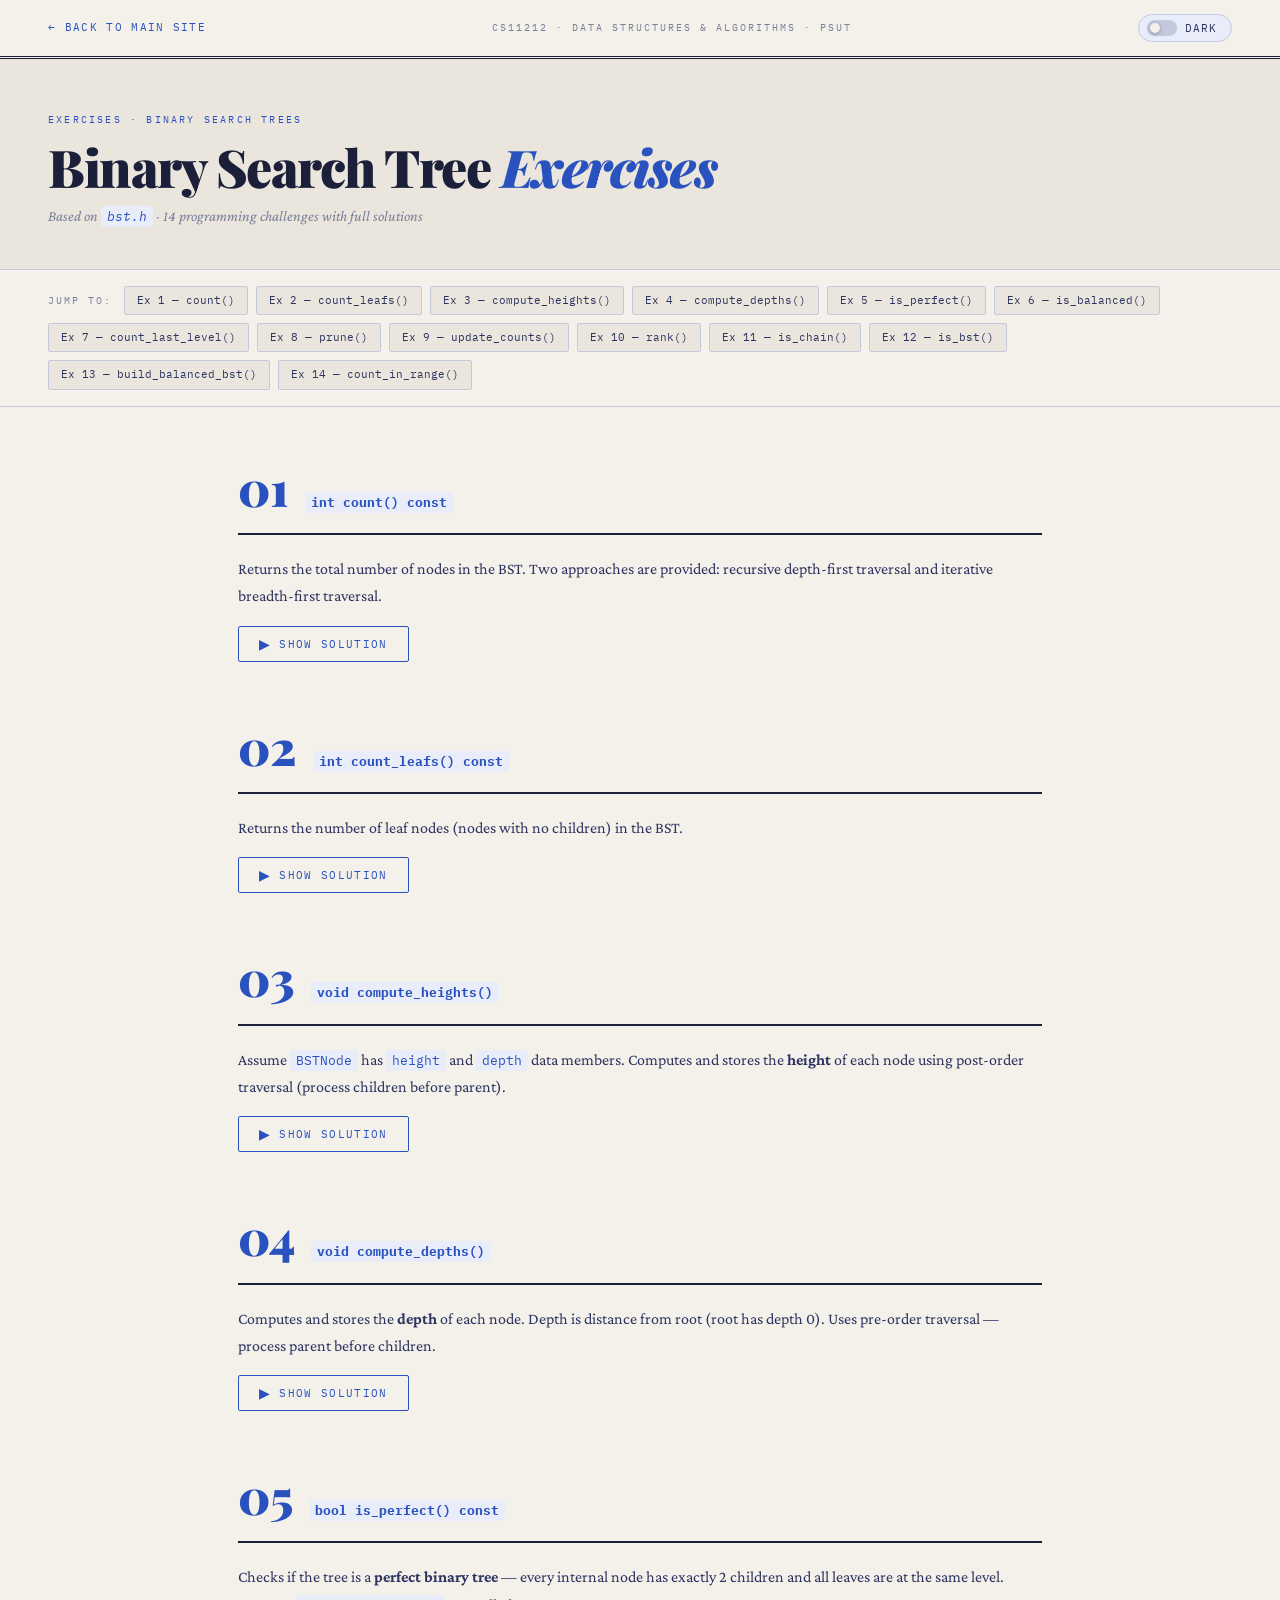
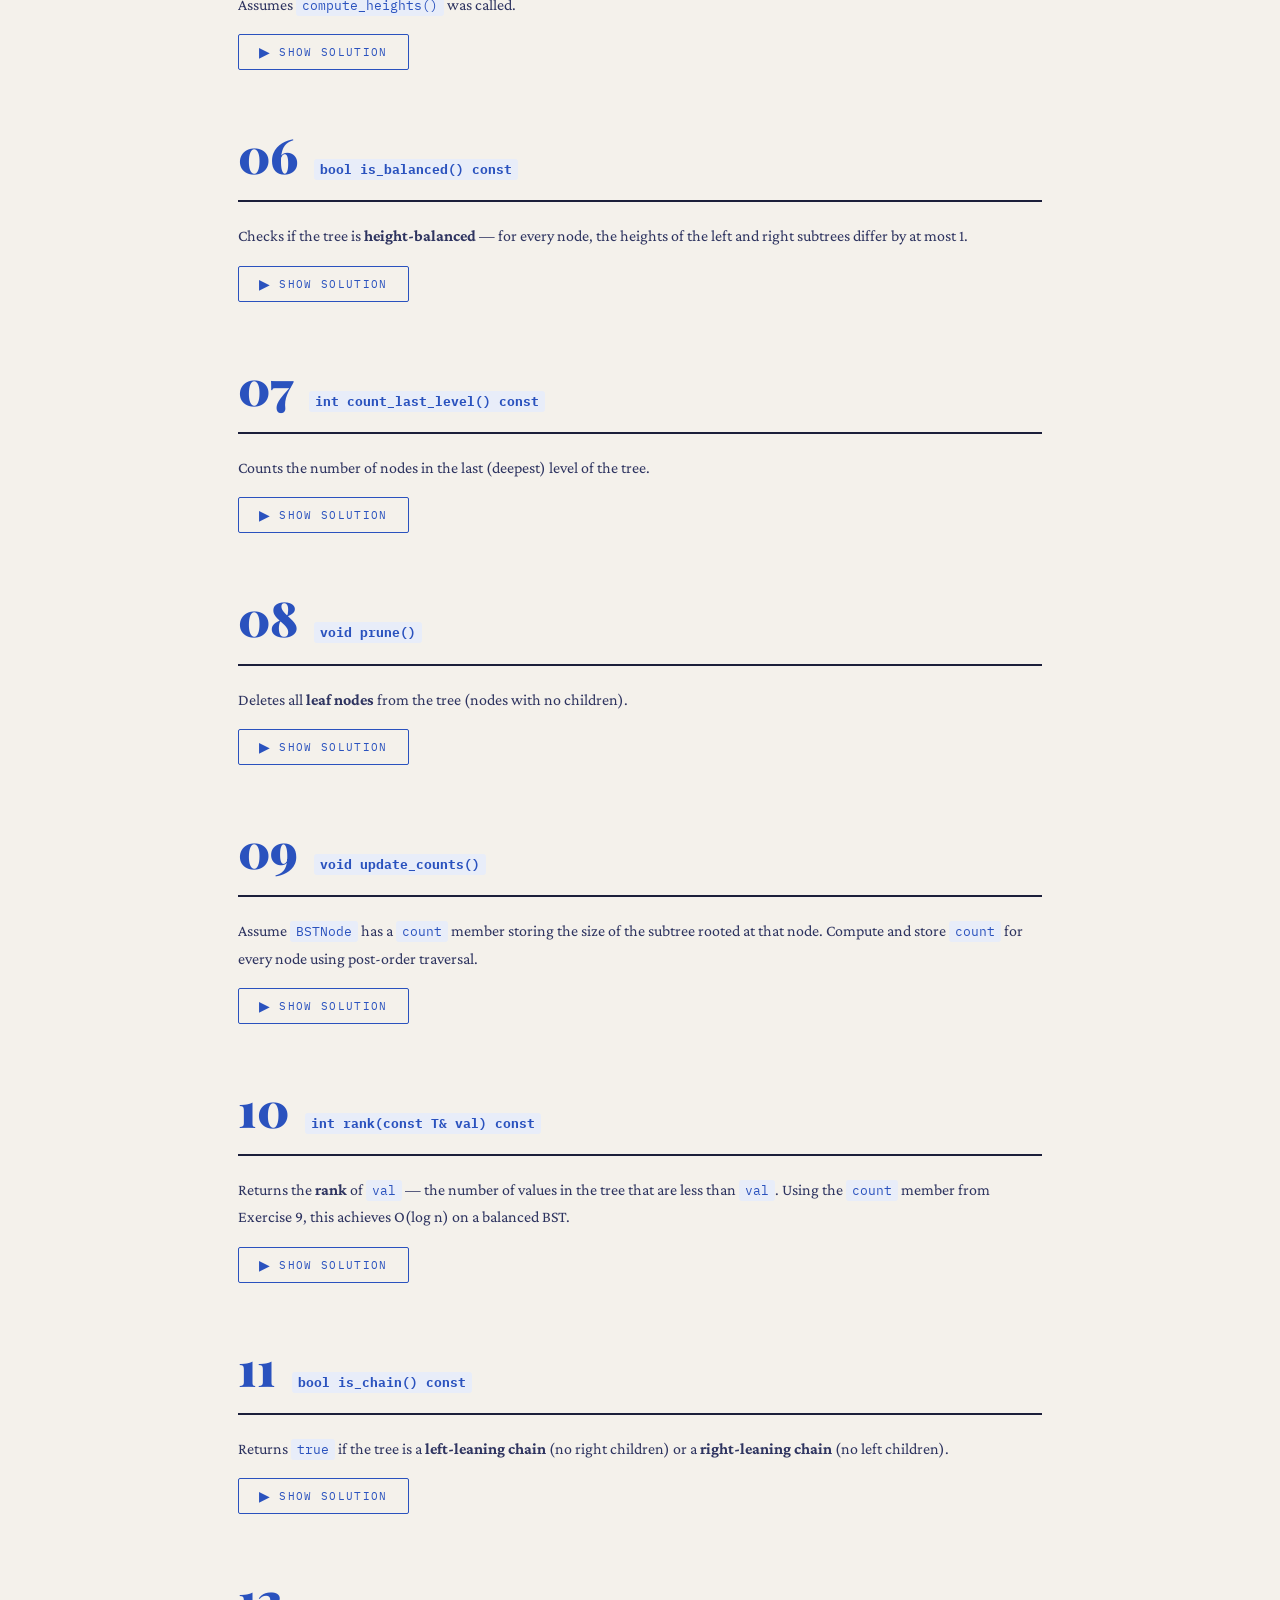
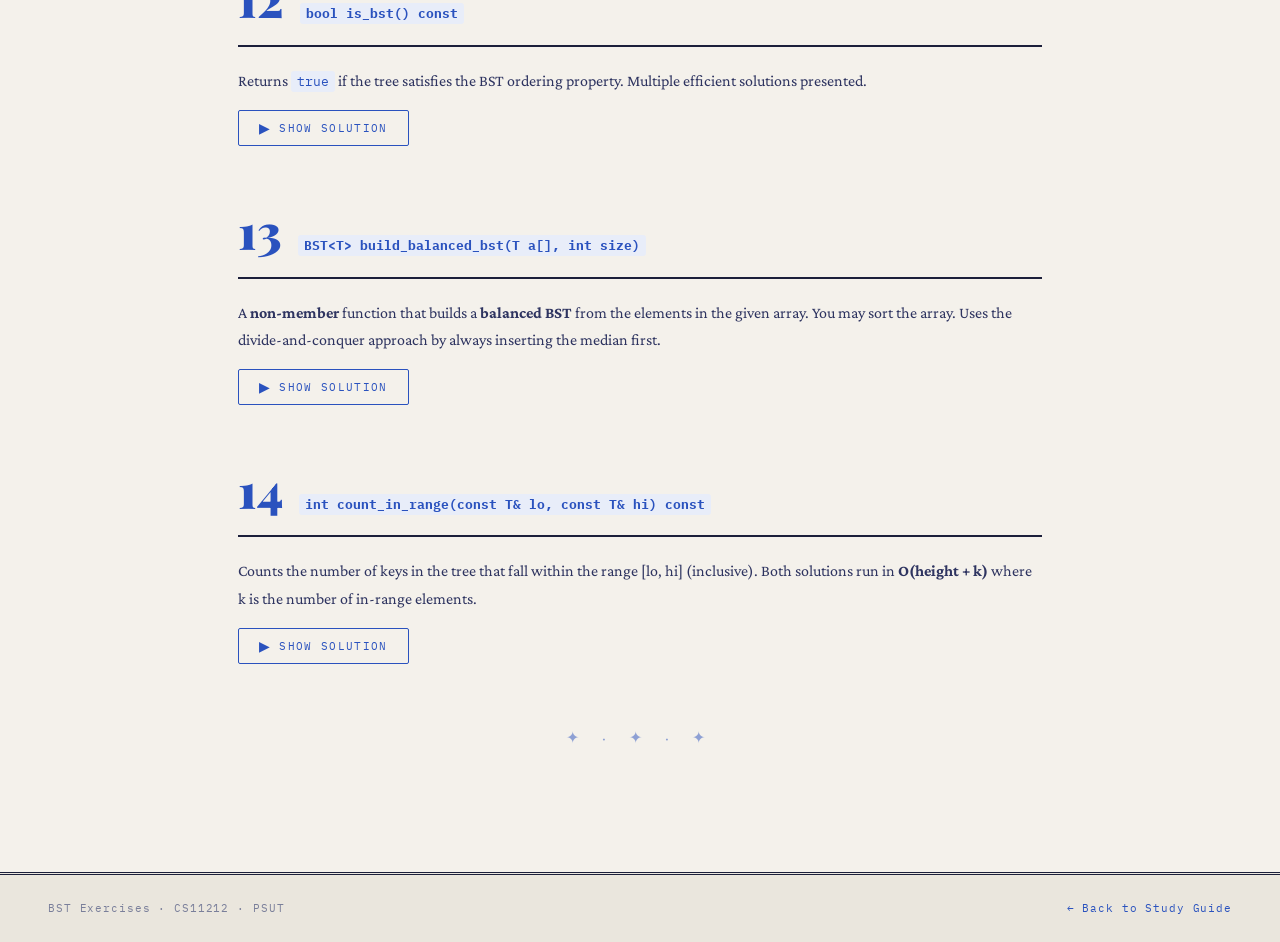
==== exercises/bst_exercises.html @ 134d810e "Add interactive study guide and exercises web pages (CS11212)" ====
<!DOCTYPE html>
<html lang="en">
<head>
  <meta charset="UTF-8" />
  <meta name="viewport" content="width=device-width, initial-scale=1.0" />
  <title>BST Exercises — CS11212</title>
  <meta name="description" content="14 programming exercises on Binary Search Trees with full solutions for PSUT Data Structures course." />
  <link rel="stylesheet" href="../shared.css" />
</head>
<body>

  <div class="topbar">
    <div class="topbar-inner">
      <a class="back-link" href="../index.html">← Back to Main Site</a>
      <span class="topbar-title">CS11212 · Data Structures &amp; Algorithms · PSUT</span>
      <button class="theme-toggle" onclick="toggleTheme()" aria-label="Toggle theme">
        <div class="toggle-track"><div class="toggle-thumb"></div></div>
        <span id="themeLabel">DARK</span>
      </button>
    </div>
  </div>

  <div class="hero">
    <div class="hero-cat">Exercises · Binary Search Trees</div>
    <h1>Binary Search Tree <em>Exercises</em></h1>
    <p class="hero-sub">Based on <code>bst.h</code> · 14 programming challenges with full solutions</p>
  </div>

  <div class="toc-bar">
    <span class="toc-label">Jump to:</span>
    <a class="toc-chip" href="#ex1">Ex 1 — count()</a>
    <a class="toc-chip" href="#ex2">Ex 2 — count_leafs()</a>
    <a class="toc-chip" href="#ex3">Ex 3 — compute_heights()</a>
    <a class="toc-chip" href="#ex4">Ex 4 — compute_depths()</a>
    <a class="toc-chip" href="#ex5">Ex 5 — is_perfect()</a>
    <a class="toc-chip" href="#ex6">Ex 6 — is_balanced()</a>
    <a class="toc-chip" href="#ex7">Ex 7 — count_last_level()</a>
    <a class="toc-chip" href="#ex8">Ex 8 — prune()</a>
    <a class="toc-chip" href="#ex9">Ex 9 — update_counts()</a>
    <a class="toc-chip" href="#ex10">Ex 10 — rank()</a>
    <a class="toc-chip" href="#ex11">Ex 11 — is_chain()</a>
    <a class="toc-chip" href="#ex12">Ex 12 — is_bst()</a>
    <a class="toc-chip" href="#ex13">Ex 13 — build_balanced_bst()</a>
    <a class="toc-chip" href="#ex14">Ex 14 — count_in_range()</a>
  </div>

  <div class="content">

    <!-- EXERCISE 1 -->
    <div class="exercise" id="ex1">
      <div class="exercise-header">
        <div class="exercise-num">01</div>
        <div class="exercise-title"><code>int count() const</code></div>
      </div>
      <p class="exercise-desc">Returns the total number of nodes in the BST. Two approaches are provided: recursive depth-first traversal and iterative breadth-first traversal.</p>
      <button class="solution-toggle" data-target="sol1"><span class="toggle-arrow">▶</span> <span class="toggle-text">Show Solution</span></button>
      <div class="solution-block" id="sol1">
        <div class="solution-label">Solution #1 — Recursive (DFS)</div>
        <div class="code-block">
          <div class="code-bar"><div class="code-dots"><div class="code-dot dot-r"></div><div class="code-dot dot-y"></div><div class="code-dot dot-g"></div></div></div>
          <pre class="code-pre" data-code="// Use depth-first traversal:
// the order of the recursive calls does not matter
// (post-order, in-order and pre-order are all ok)
template <class T>
int BST<T>::count(BSTNode<T>* node) const 
{
    if (node == nullptr)
        return 0;
    return 1 + count(node->left) + count(node->right);
}

template <class T>
int BST<T>::count() const 
{
    return count(root);
}"></pre>
        </div>
        <div class="solution-label" style="margin-top:20px;">Solution #2 — Iterative (BFS)</div>
        <div class="code-block">
          <div class="code-bar"><div class="code-dots"><div class="code-dot dot-r"></div><div class="code-dot dot-y"></div><div class="code-dot dot-g"></div></div></div>
          <pre class="code-pre" data-code="template <class T>
int BST<T>::count() const 
{
    if (is_empty())
        return 0;
  
    int counter = 0;
    QueueDLL<BSTNode<T>*> queue;
    queue.enqueue(root);
  
    while (!queue.is_empty()) {
        counter++;
        BSTNode<T>* node = queue.dequeue();
        if (node->left != nullptr)
            queue.enqueue(node->left);
        if (node->right != nullptr)
            queue.enqueue(node->right);
    }
  
    return counter;
}"></pre>
        </div>
      </div>
    </div>

    <!-- EXERCISE 2 -->
    <div class="exercise" id="ex2">
      <div class="exercise-header">
        <div class="exercise-num">02</div>
        <div class="exercise-title"><code>int count_leafs() const</code></div>
      </div>
      <p class="exercise-desc">Returns the number of leaf nodes (nodes with no children) in the BST.</p>
      <button class="solution-toggle" data-target="sol2"><span class="toggle-arrow">▶</span> <span class="toggle-text">Show Solution</span></button>
      <div class="solution-block" id="sol2">
        <div class="solution-label">Solution #1 — Recursive</div>
        <div class="code-block">
          <div class="code-bar"><div class="code-dots"><div class="code-dot dot-r"></div><div class="code-dot dot-y"></div><div class="code-dot dot-g"></div></div></div>
          <pre class="code-pre" data-code="template <class T>
int BST<T>::count_leafs(BSTNode<T>* node) const 
{
    if (node == nullptr)
        return 0;
    if (node->left == nullptr && node->right == nullptr)
        return 1;
    return count_leafs(node->left) + count_leafs(node->right);
}

template <class T>
int BST<T>::count_leafs() const 
{
    return count_leafs(root);
}"></pre>
        </div>
        <p class="exercise-desc" style="margin-top:12px;font-style:italic;">Solution #2: Use BFS (breadth-first traversal) similar to Exercise 1, Solution #2 — count nodes where both children are null.</p>
      </div>
    </div>

    <!-- EXERCISE 3 -->
    <div class="exercise" id="ex3">
      <div class="exercise-header">
        <div class="exercise-num">03</div>
        <div class="exercise-title"><code>void compute_heights()</code></div>
      </div>
      <p class="exercise-desc">Assume <code>BSTNode</code> has <code>height</code> and <code>depth</code> data members. Computes and stores the <strong>height</strong> of each node using post-order traversal (process children before parent).</p>
      <button class="solution-toggle" data-target="sol3"><span class="toggle-arrow">▶</span> <span class="toggle-text">Show Solution</span></button>
      <div class="solution-block" id="sol3">
        <div class="solution-label">Solution #1 — Explicit post-order</div>
        <div class="code-block">
          <div class="code-bar"><div class="code-dots"><div class="code-dot dot-r"></div><div class="code-dot dot-y"></div><div class="code-dot dot-g"></div></div></div>
          <pre class="code-pre" data-code="template <class T>
void BST<T>::compute_heights(BSTNode<T>* node) 
{
    if (node == nullptr)
        return;
  
    compute_heights(node->left);
    compute_heights(node->right);
  
    int left_height = -1;
    if (node->left != nullptr)
        left_height = node->left->height;
  
    int right_height = -1;
    if (node->right != nullptr)
        right_height = node->right->height;
  
    node->height = 1 + std::max(left_height, right_height);
}

template <class T>
void BST<T>::compute_heights() 
{
    compute_heights(root);
}"></pre>
        </div>
        <div class="solution-label" style="margin-top:20px;">Solution #2 — Compact return-based</div>
        <div class="code-block">
          <div class="code-bar"><div class="code-dots"><div class="code-dot dot-r"></div><div class="code-dot dot-y"></div><div class="code-dot dot-g"></div></div></div>
          <pre class="code-pre" data-code="template<class T>
int BST<T>::compute_heights(BSTNode<T>* node){
    if(node == nullptr)
        return -1;

    node->height = 1 + max(compute_heights(node->left),
                           compute_heights(node->right));
    return node->height;
}

template <class T>
void BST<T>::compute_heights() 
{
    compute_heights(root);
}"></pre>
        </div>
      </div>
    </div>

    <!-- EXERCISE 4 -->
    <div class="exercise" id="ex4">
      <div class="exercise-header">
        <div class="exercise-num">04</div>
        <div class="exercise-title"><code>void compute_depths()</code></div>
      </div>
      <p class="exercise-desc">Computes and stores the <strong>depth</strong> of each node. Depth is distance from root (root has depth 0). Uses pre-order traversal — process parent before children.</p>
      <button class="solution-toggle" data-target="sol4"><span class="toggle-arrow">▶</span> <span class="toggle-text">Show Solution</span></button>
      <div class="solution-block" id="sol4">
        <div class="solution-label">Solution #1 — Pre-order (DFS)</div>
        <div class="code-block">
          <div class="code-bar"><div class="code-dots"><div class="code-dot dot-r"></div><div class="code-dot dot-y"></div><div class="code-dot dot-g"></div></div></div>
          <pre class="code-pre" data-code="template <class T>
void BST<T>::compute_depths(BSTNode<T>* node, BSTNode<T>* parent) 
{
    if (node == nullptr)
        return;
  
    if (parent == nullptr)
        node->depth = 0;
    else
        node->depth = parent->depth + 1;
    
    compute_depths(node->left, node);
    compute_depths(node->right, node);
}

template <class T>
void BST<T>::compute_depths() 
{
    compute_depths(root, nullptr);
}"></pre>
        </div>
        <div class="solution-label" style="margin-top:20px;">Solution #2 — BFS (level-order)</div>
        <div class="code-block">
          <div class="code-bar"><div class="code-dots"><div class="code-dot dot-r"></div><div class="code-dot dot-y"></div><div class="code-dot dot-g"></div></div></div>
          <pre class="code-pre" data-code="template <class T>
void BST<T>::compute_depths() 
{
    if (is_empty())
        return;
  
    QueueDLL<BSTNode<T>*> queue;
    queue.enqueue(root);
    root->depth = 0;
  
    while (!queue.is_empty()) {
        BSTNode<T>* node = queue.dequeue();
    
        if (node->left != nullptr) {
            node->left->depth = node->depth + 1;
            queue.enqueue(node->left);
        }
        if (node->right != nullptr) {
            node->right->depth = node->depth + 1;
            queue.enqueue(node->right);
        }
    }
}"></pre>
        </div>
      </div>
    </div>

    <!-- EXERCISE 5 -->
    <div class="exercise" id="ex5">
      <div class="exercise-header">
        <div class="exercise-num">05</div>
        <div class="exercise-title"><code>bool is_perfect() const</code></div>
      </div>
      <p class="exercise-desc">Checks if the tree is a <strong>perfect binary tree</strong> — every internal node has exactly 2 children and all leaves are at the same level. Assumes <code>compute_heights()</code> was called.</p>
      <button class="solution-toggle" data-target="sol5"><span class="toggle-arrow">▶</span> <span class="toggle-text">Show Solution</span></button>
      <div class="solution-block" id="sol5">
        <div class="solution-label">Solution #1 — Recursive check on children heights</div>
        <div class="code-block">
          <div class="code-bar"><div class="code-dots"><div class="code-dot dot-r"></div><div class="code-dot dot-y"></div><div class="code-dot dot-g"></div></div></div>
          <pre class="code-pre" data-code="template <class T>
bool BST<T>::is_perfect() const 
{
    return is_perfect(root);
}

template <class T>
bool BST<T>::is_perfect(BSTNode<T>* node) const
{
    if (node == nullptr)
        return true;
    
    int left_height = -1;
    int right_height = -1;
    
    if (node->left != nullptr)
        left_height = node->left->height;
    if (node->right != nullptr)
        right_height = node->right->height;
    
    if (left_height != right_height)
        return false;
    
    return is_perfect(node->left) && is_perfect(node->right);
}"></pre>
        </div>
        <div class="solution-label" style="margin-top:20px;">Solution #2 — Count formula: 2^(h+1) - 1 nodes</div>
        <div class="code-block">
          <div class="code-bar"><div class="code-dots"><div class="code-dot dot-r"></div><div class="code-dot dot-y"></div><div class="code-dot dot-g"></div></div></div>
          <pre class="code-pre" data-code="template <class T>
bool BST<T>::is_perfect() const 
{
    if (root == nullptr)
        return true;
    
    if (count() == (pow(2.0, root->height+1) - 1))
        return true;
    else
        return false;
}"></pre>
        </div>
      </div>
    </div>

    <!-- EXERCISE 6 -->
    <div class="exercise" id="ex6">
      <div class="exercise-header">
        <div class="exercise-num">06</div>
        <div class="exercise-title"><code>bool is_balanced() const</code></div>
      </div>
      <p class="exercise-desc">Checks if the tree is <strong>height-balanced</strong> — for every node, the heights of the left and right subtrees differ by at most 1.</p>
      <button class="solution-toggle" data-target="sol6"><span class="toggle-arrow">▶</span> <span class="toggle-text">Show Solution</span></button>
      <div class="solution-block" id="sol6">
        <div class="solution-label">Solution</div>
        <div class="code-block">
          <div class="code-bar"><div class="code-dots"><div class="code-dot dot-r"></div><div class="code-dot dot-y"></div><div class="code-dot dot-g"></div></div></div>
          <pre class="code-pre" data-code="template <class T>
bool BST<T>::is_balanced() const 
{
    compute_heights();
    return is_balanced(root);
}

template <class T>
bool BST<T>::is_balanced(BSTNode<T>* node) const
{
    if (node == nullptr)
        return true;
    
    int left_height = -1;
    int right_height = -1;
    
    if (node->left != nullptr)
        left_height = node->left->height;
    if (node->right != nullptr)
        right_height = node->right->height;
    
    if (abs(left_height - right_height) > 1)
        return false;
    
    return is_balanced(node->left) && is_balanced(node->right);
}"></pre>
        </div>
      </div>
    </div>

    <!-- EXERCISE 7 -->
    <div class="exercise" id="ex7">
      <div class="exercise-header">
        <div class="exercise-num">07</div>
        <div class="exercise-title"><code>int count_last_level() const</code></div>
      </div>
      <p class="exercise-desc">Counts the number of nodes in the last (deepest) level of the tree.</p>
      <button class="solution-toggle" data-target="sol7"><span class="toggle-arrow">▶</span> <span class="toggle-text">Show Solution</span></button>
      <div class="solution-block" id="sol7">
        <div class="solution-label">Approach</div>
        <div class="example-note">
          1. Call <code>compute_heights()</code> and <code>compute_depths()</code>.<br/>
          2. The depth of the last level equals the <code>height</code> of the root.<br/>
          3. Perform any traversal and count all nodes whose <code>depth</code> equals <code>root->height</code>.
        </div>
      </div>
    </div>

    <!-- EXERCISE 8 -->
    <div class="exercise" id="ex8">
      <div class="exercise-header">
        <div class="exercise-num">08</div>
        <div class="exercise-title"><code>void prune()</code></div>
      </div>
      <p class="exercise-desc">Deletes all <strong>leaf nodes</strong> from the tree (nodes with no children).</p>
      <button class="solution-toggle" data-target="sol8"><span class="toggle-arrow">▶</span> <span class="toggle-text">Show Solution</span></button>
      <div class="solution-block" id="sol8">
        <div class="solution-label">Solution</div>
        <div class="code-block">
          <div class="code-bar"><div class="code-dots"><div class="code-dot dot-r"></div><div class="code-dot dot-y"></div><div class="code-dot dot-g"></div></div></div>
          <pre class="code-pre" data-code="template <class T>
void BST<T>::prune() {
    root = prune(root);
}

template <class T>
BSTNode<T>* BST<T>::prune(BSTNode<T>* node) {
    if (node == nullptr)
        return nullptr;
  
    if (node->left == nullptr && node->right == nullptr) {
        delete node;
        return nullptr;
    }
  
    node->left = prune(node->left);
    node->right = prune(node->right);
    return node;
}"></pre>
        </div>
      </div>
    </div>

    <!-- EXERCISE 9 -->
    <div class="exercise" id="ex9">
      <div class="exercise-header">
        <div class="exercise-num">09</div>
        <div class="exercise-title"><code>void update_counts()</code></div>
      </div>
      <p class="exercise-desc">Assume <code>BSTNode</code> has a <code>count</code> member storing the size of the subtree rooted at that node. Compute and store <code>count</code> for every node using post-order traversal.</p>
      <button class="solution-toggle" data-target="sol9"><span class="toggle-arrow">▶</span> <span class="toggle-text">Show Solution</span></button>
      <div class="solution-block" id="sol9">
        <div class="solution-label">Solution</div>
        <div class="code-block">
          <div class="code-bar"><div class="code-dots"><div class="code-dot dot-r"></div><div class="code-dot dot-y"></div><div class="code-dot dot-g"></div></div></div>
          <pre class="code-pre" data-code="template <class T>
void BST<T>::update_counts(BSTNode<T>* node) 
{
    if (node == nullptr)
        return;
  
    update_counts(node->left);
    update_counts(node->right);
  
    int left_count = 0;
    if (node->left != nullptr)
        left_count = node->left->count;
  
    int right_count = 0;
    if (node->right != nullptr)
        right_count = node->right->count;    
  
    node->count = 1 + left_count + right_count;
}

template <class T>
void BST<T>::update_counts() 
{
    update_counts(root);
}"></pre>
        </div>
      </div>
    </div>

    <!-- EXERCISE 10 -->
    <div class="exercise" id="ex10">
      <div class="exercise-header">
        <div class="exercise-num">10</div>
        <div class="exercise-title"><code>int rank(const T&amp; val) const</code></div>
      </div>
      <p class="exercise-desc">Returns the <strong>rank</strong> of <code>val</code> — the number of values in the tree that are less than <code>val</code>. Using the <code>count</code> member from Exercise 9, this achieves O(log n) on a balanced BST.</p>
      <button class="solution-toggle" data-target="sol10"><span class="toggle-arrow">▶</span> <span class="toggle-text">Show Solution</span></button>
      <div class="solution-block" id="sol10">
        <div class="solution-label">Solution</div>
        <div class="code-block">
          <div class="code-bar"><div class="code-dots"><div class="code-dot dot-r"></div><div class="code-dot dot-y"></div><div class="code-dot dot-g"></div></div></div>
          <pre class="code-pre" data-code="// a helper function
template <class T>
int BST<T>::get_count(BSTNode<T>* node) const {
    if (node == nullptr) return 0;
    else return node->count;
}

template <class T>
int BST<T>::rank(const T& val) const 
{
    return rank(val, root);
}

template <class T>
int BST<T>::rank(const T& val, BSTNode<T>* node) const
{
    if (node == nullptr)
        return 0;
    
    if (val == node->val)
        return get_count(node->left);
    else if (val < node->val)
        return rank(val, node->left);
    else
        return 1 + get_count(node->left) + rank(val, node->right);
}"></pre>
        </div>
      </div>
    </div>

    <!-- EXERCISE 11 -->
    <div class="exercise" id="ex11">
      <div class="exercise-header">
        <div class="exercise-num">11</div>
        <div class="exercise-title"><code>bool is_chain() const</code></div>
      </div>
      <p class="exercise-desc">Returns <code>true</code> if the tree is a <strong>left-leaning chain</strong> (no right children) or a <strong>right-leaning chain</strong> (no left children).</p>
      <button class="solution-toggle" data-target="sol11"><span class="toggle-arrow">▶</span> <span class="toggle-text">Show Solution</span></button>
      <div class="solution-block" id="sol11">
        <div class="solution-label">Solution</div>
        <div class="code-block">
          <div class="code-bar"><div class="code-dots"><div class="code-dot dot-r"></div><div class="code-dot dot-y"></div><div class="code-dot dot-g"></div></div></div>
          <pre class="code-pre" data-code="template <class T>
bool BST<T>::is_chain() const {
    if (root == nullptr)
        return true;

    // check if left-leaning chain
    BSTNode<T>* curr = root;
    bool left_chain = true;
    while (curr != nullptr) {
        if (curr->right != nullptr) {
            left_chain = false;
            break;
        }
        curr = curr->left;
    }

    if (left_chain)
        return true;

    // check if right-leaning chain
    curr = root;
    while (curr != nullptr) {
        if (curr->left != nullptr)
            return false;
        curr = curr->right;
    }

    return true;
}"></pre>
        </div>
      </div>
    </div>

    <!-- EXERCISE 12 -->
    <div class="exercise" id="ex12">
      <div class="exercise-header">
        <div class="exercise-num">12</div>
        <div class="exercise-title"><code>bool is_bst() const</code></div>
      </div>
      <p class="exercise-desc">Returns <code>true</code> if the tree satisfies the BST ordering property. Multiple efficient solutions presented.</p>
      <button class="solution-toggle" data-target="sol12"><span class="toggle-arrow">▶</span> <span class="toggle-text">Show Solution</span></button>
      <div class="solution-block" id="sol12">
        <div class="solution-label">Solution #1 — In-order traversal gives sorted list O(n)</div>
        <div class="code-block">
          <div class="code-bar"><div class="code-dots"><div class="code-dot dot-r"></div><div class="code-dot dot-y"></div><div class="code-dot dot-g"></div></div></div>
          <pre class="code-pre" data-code="template <class T>
bool BST<T>::is_bst() const {
    DLList<T> list = elements();
    
    DLLNode<T>* curr = list.head_node();
    while (curr != nullptr && curr->get_next() != nullptr) {
        if (curr->get_val() > curr->get_next()->get_val())
            return false;
        curr = curr->get_next();
    }

    return true;
}"></pre>
        </div>
        <div class="solution-label" style="margin-top:20px;">Solution #2 — Range constraint check O(n)</div>
        <div class="code-block">
          <div class="code-bar"><div class="code-dots"><div class="code-dot dot-r"></div><div class="code-dot dot-y"></div><div class="code-dot dot-g"></div></div></div>
          <pre class="code-pre" data-code="template <class T>
bool BST<T>::is_bst() const {
    return is_bst(root, nullptr, nullptr);
}

template <class T>
bool BST<T>::is_bst(BSTNode<T>* curr, BSTNode<T>* lo, BSTNode<T>* hi) const {
    if (curr == nullptr)
        return true;

    if (lo != nullptr && curr->val < lo->val)
        return false;
    if (hi != nullptr && curr->val > hi->val)
        return false;

    bool left_bst = is_bst(curr->left, lo, curr);
    bool right_bst = is_bst(curr->right, curr, hi);

    return left_bst && right_bst;   
}"></pre>
        </div>
      </div>
    </div>

    <!-- EXERCISE 13 -->
    <div class="exercise" id="ex13">
      <div class="exercise-header">
        <div class="exercise-num">13</div>
        <div class="exercise-title"><code>BST&lt;T&gt; build_balanced_bst(T a[], int size)</code></div>
      </div>
      <p class="exercise-desc">A <strong>non-member</strong> function that builds a <strong>balanced BST</strong> from the elements in the given array. You may sort the array. Uses the divide-and-conquer approach by always inserting the median first.</p>
      <button class="solution-toggle" data-target="sol13"><span class="toggle-arrow">▶</span> <span class="toggle-text">Show Solution</span></button>
      <div class="solution-block" id="sol13">
        <div class="solution-label">Solution</div>
        <div class="code-block">
          <div class="code-bar"><div class="code-dots"><div class="code-dot dot-r"></div><div class="code-dot dot-y"></div><div class="code-dot dot-g"></div></div></div>
          <pre class="code-pre" data-code="template <class T>
void build_balanced_bst(T a[], int lo, int hi, BST<T>& bst) {
    if (lo > hi)
        return;

    int mid = lo + (hi - lo) / 2;
    bst.insert(a[mid]);

    build_balanced_bst(a, lo, mid-1, bst);
    build_balanced_bst(a, mid+1, hi, bst);
}

template <class T>
BST<T> build_balanced_bst(T a[], int size) {
    BST<T> bst;
    sort(a, a+size);
    build_balanced_bst(a, 0, size-1, bst);
    return bst;
}"></pre>
        </div>
      </div>
    </div>

    <!-- EXERCISE 14 -->
    <div class="exercise" id="ex14">
      <div class="exercise-header">
        <div class="exercise-num">14</div>
        <div class="exercise-title"><code>int count_in_range(const T&amp; lo, const T&amp; hi) const</code></div>
      </div>
      <p class="exercise-desc">Counts the number of keys in the tree that fall within the range [lo, hi] (inclusive). Both solutions run in <strong>O(height + k)</strong> where k is the number of in-range elements.</p>
      <button class="solution-toggle" data-target="sol14"><span class="toggle-arrow">▶</span> <span class="toggle-text">Show Solution</span></button>
      <div class="solution-block" id="sol14">
        <div class="solution-label">Solution #1 — Recursive (prune branches outside range)</div>
        <div class="code-block">
          <div class="code-bar"><div class="code-dots"><div class="code-dot dot-r"></div><div class="code-dot dot-y"></div><div class="code-dot dot-g"></div></div></div>
          <pre class="code-pre" data-code="template <class T>
int BST<T>::count_in_range(const T& lo, const T& hi) const {
    return count_in_range(root, lo, hi);
}

template <class T>
int BST<T>::count_in_range(BSTNode<T>* node, const T& lo, const T& hi) const {
    if (node == nullptr)
        return 0;

    if (node->val >= lo && node->val <= hi)
        return 1 + count_in_range(node->left, lo, hi)
                 + count_in_range(node->right, lo, hi);
    else if (hi < node->val)
        return count_in_range(node->left, lo, hi);
    else
        return count_in_range(node->right, lo, hi);
}"></pre>
        </div>
        <div class="solution-label" style="margin-top:20px;">Solution #2 — Iterative BFS with pruning</div>
        <div class="code-block">
          <div class="code-bar"><div class="code-dots"><div class="code-dot dot-r"></div><div class="code-dot dot-y"></div><div class="code-dot dot-g"></div></div></div>
          <pre class="code-pre" data-code="template <class T>
int BST<T>::count_in_range(const T& lo, const T& hi) const {
    if (is_empty())
        return 0;

    int count = 0;
    QueueDLL<BSTNode<T>*> queue;
    queue.enqueue(root);

    while (!queue.is_empty()) {
        BSTNode<T>* node = queue.dequeue();
        if (node->val >= lo && node->val <= hi)
            count++;

        if (node->left != nullptr && node->val >= lo)
            queue.enqueue(node->left);

        if (node->right != nullptr && node->val <= hi)
            queue.enqueue(node->right);
    }

    return count;
}"></pre>
        </div>
      </div>
    </div>

    <div class="divider">✦ · ✦ · ✦</div>

  </div>

  <footer class="page-footer">
    <span>BST Exercises · CS11212 · PSUT</span>
    <a href="../index.html">← Back to Study Guide</a>
  </footer>

  <script src="../shared.js"></script>
</body>
</html>
---- shared.css ----
/* ── Shared stylesheet for all exercise and study guide pages ── */
/* Works with both local file:// and GitHub Pages deployment */

@import url('https://fonts.googleapis.com/css2?family=Playfair+Display:ital,wght@0,700;0,900;1,700&family=Crimson+Pro:ital,wght@0,300;0,400;0,600;1,300;1,400&family=IBM+Plex+Mono:wght@400;500&display=swap');

:root {
  --paper: #f4f1eb;
  --paper2: #eae6dd;
  --ink: #1b1f3a;
  --ink2: #2e3460;
  --muted: #7a7f9a;
  --accent: #2a52be;
  --accent-light: #b4c4f0;
  --accent-pale: #e8edf9;
  --border: #c5c9de;
  --code-bg: #0d1117;
  --code-text: #c9d1d9;
  --code-ln: #484f58;
  --code-kw: #ff7b72;
  --code-st: #a5d6a7;
  --code-nu: #ffa657;
  --code-fn: #79c0ff;
  --code-cm: #8b949e;
  --code-pp: #d2a8ff;
}

html.dark {
  --paper: #0d1b2a;
  --paper2: #112240;
  --ink: #ccd6f6;
  --ink2: #a8b2d8;
  --muted: #637aad;
  --accent: #64ffda;
  --accent-light: #1d3d5c;
  --accent-pale: #0a192f;
  --border: #1e3a5f;
  --code-bg: #060f1a;
  --code-text: #ccd6f6;
  --code-ln: #334166;
  --code-kw: #ff79c6;
  --code-st: #50fa7b;
  --code-nu: #ffb86c;
  --code-fn: #64dfdf;
  --code-cm: #6272a4;
  --code-pp: #bd93f9;
}

*, *::before, *::after {
  box-sizing: border-box;
  margin: 0;
  padding: 0;
  transition: background-color 0.3s ease, color 0.3s ease, border-color 0.3s ease;
}

html { scroll-behavior: smooth; }

body {
  background: var(--paper);
  color: var(--ink);
  font-family: 'Crimson Pro', Georgia, serif;
  font-size: 17px;
  line-height: 1.75;
  min-height: 100vh;
}

body::before {
  content: "";
  position: fixed;
  inset: 0;
  background-image: url("https://www.transparenttextures.com/patterns/p6.png");
  opacity: 0.12;
  pointer-events: none;
  z-index: 1000;
}

/* ── TOP BAR ── */
.topbar {
  background: var(--paper);
  border-bottom: 3px double var(--ink);
  padding: 0 48px;
  position: sticky;
  top: 0;
  z-index: 500;
}

.topbar-inner {
  display: flex;
  align-items: center;
  justify-content: space-between;
  padding: 14px 0;
  gap: 16px;
}

.back-link {
  font-family: 'IBM Plex Mono', monospace;
  font-size: 11px;
  letter-spacing: 0.12em;
  text-transform: uppercase;
  color: var(--accent);
  text-decoration: none;
  display: flex;
  align-items: center;
  gap: 6px;
  transition: opacity 0.15s;
}

.back-link:hover { opacity: 0.7; }

.topbar-title {
  font-family: 'IBM Plex Mono', monospace;
  font-size: 10px;
  letter-spacing: 0.2em;
  text-transform: uppercase;
  color: var(--muted);
  text-align: center;
}

.theme-toggle {
  display: flex;
  align-items: center;
  gap: 8px;
  background: var(--accent-pale);
  border: 1.5px solid var(--border);
  border-radius: 999px;
  padding: 5px 14px 5px 8px;
  cursor: pointer;
  font-family: 'IBM Plex Mono', monospace;
  font-size: 11px;
  letter-spacing: 0.1em;
  color: var(--ink2);
  white-space: nowrap;
  flex-shrink: 0;
  transition: all 0.25s;
}

.theme-toggle:hover {
  background: var(--accent);
  color: var(--paper);
  border-color: var(--accent);
}

.toggle-track {
  width: 30px;
  height: 16px;
  background: var(--border);
  border-radius: 999px;
  position: relative;
  transition: background 0.3s;
  flex-shrink: 0;
}

html.dark .toggle-track { background: var(--accent); }

.toggle-thumb {
  width: 10px;
  height: 10px;
  background: var(--paper);
  border-radius: 50%;
  position: absolute;
  top: 3px;
  left: 3px;
  transition: transform 0.3s cubic-bezier(0.34, 1.56, 0.64, 1);
  box-shadow: 0 1px 4px rgba(0,0,0,0.3);
}

html.dark .toggle-thumb { transform: translateX(14px); }

/* ── HERO ── */
.hero {
  border-bottom: 1px solid var(--border);
  padding: 52px 48px 40px;
  background: var(--paper2);
}

.hero-cat {
  font-family: 'IBM Plex Mono', monospace;
  font-size: 10px;
  letter-spacing: 0.22em;
  text-transform: uppercase;
  color: var(--accent);
  margin-bottom: 10px;
}

.hero h1 {
  font-family: 'Playfair Display', Georgia, serif;
  font-size: clamp(28px, 4.5vw, 52px);
  font-weight: 900;
  letter-spacing: -1.5px;
  line-height: 1.08;
  color: var(--ink);
}

.hero h1 em {
  font-style: italic;
  color: var(--accent);
}

.hero-sub {
  font-style: italic;
  color: var(--muted);
  font-size: 15px;
  margin-top: 8px;
}

/* ── TOC ── */
.toc-bar {
  background: var(--paper);
  border-bottom: 1px solid var(--border);
  padding: 16px 48px;
  display: flex;
  flex-wrap: wrap;
  gap: 8px;
  align-items: center;
}

.toc-label {
  font-family: 'IBM Plex Mono', monospace;
  font-size: 10px;
  letter-spacing: 0.2em;
  text-transform: uppercase;
  color: var(--muted);
  flex-shrink: 0;
  margin-right: 4px;
}

.toc-chip {
  font-family: 'IBM Plex Mono', monospace;
  font-size: 11px;
  padding: 4px 12px;
  border: 1px solid var(--border);
  border-radius: 2px;
  color: var(--ink2);
  text-decoration: none;
  background: var(--paper2);
  transition: all 0.15s;
}

.toc-chip:hover {
  background: var(--accent);
  color: var(--paper);
  border-color: var(--accent);
}

/* ── CONTENT ── */
.content {
  max-width: 900px;
  margin: 0 auto;
  padding: 56px 48px 80px;
}

/* ── EXERCISE CARD ── */
.exercise {
  margin-bottom: 60px;
  scroll-margin-top: 80px;
}

.exercise-header {
  display: flex;
  align-items: baseline;
  gap: 16px;
  margin-bottom: 20px;
  padding-bottom: 16px;
  border-bottom: 2px solid var(--ink);
}

.exercise-num {
  font-family: 'Playfair Display', serif;
  font-size: 48px;
  font-weight: 900;
  color: var(--accent);
  line-height: 1;
  flex-shrink: 0;
}

.exercise-title {
  font-family: 'Playfair Display', serif;
  font-size: 22px;
  font-weight: 700;
  color: var(--ink);
}

.exercise-desc {
  font-size: 16px;
  color: var(--ink2);
  line-height: 1.7;
  margin-bottom: 16px;
}

.example-note {
  border-left: 4px solid var(--accent);
  padding: 10px 18px;
  background: var(--accent-pale);
  font-style: italic;
  font-size: 15px;
  color: var(--ink2);
  margin: 16px 0;
}

/* ── SIGNATURE LINE ── */
.sig-label {
  font-family: 'IBM Plex Mono', monospace;
  font-size: 10px;
  letter-spacing: 0.2em;
  text-transform: uppercase;
  color: var(--muted);
  margin-bottom: 6px;
  margin-top: 18px;
}

/* ── SOLUTION TOGGLE ── */
.solution-toggle {
  background: none;
  border: 1.5px solid var(--accent);
  color: var(--accent);
  font-family: 'IBM Plex Mono', monospace;
  font-size: 11px;
  letter-spacing: 0.12em;
  text-transform: uppercase;
  padding: 8px 20px;
  cursor: pointer;
  border-radius: 2px;
  transition: all 0.2s;
  margin-top: 12px;
  display: flex;
  align-items: center;
  gap: 8px;
}

.solution-toggle:hover {
  background: var(--accent);
  color: var(--paper);
}

.solution-toggle .toggle-arrow {
  font-size: 14px;
  transition: transform 0.25s;
}

.solution-toggle.open .toggle-arrow {
  transform: rotate(90deg);
}

.solution-block {
  display: none;
  margin-top: 12px;
}

.solution-block.visible {
  display: block;
}

.solution-label {
  font-family: 'IBM Plex Mono', monospace;
  font-size: 10px;
  letter-spacing: 0.2em;
  text-transform: uppercase;
  color: var(--accent);
  margin-bottom: 4px;
}

/* ── CODE BLOCK ── */
.code-block {
  background: var(--code-bg);
  border-radius: 4px;
  overflow: hidden;
  margin: 8px 0 20px;
  border: 1px solid #2a2520;
}

.code-bar {
  background: #2a2520;
  padding: 8px 14px;
  display: flex;
  align-items: center;
  justify-content: space-between;
  border-bottom: 1px solid #3a3530;
}

.code-dots {
  display: flex;
  gap: 5px;
}

.code-dot {
  width: 10px;
  height: 10px;
  border-radius: 50%;
}

.dot-r { background: #ff5f57; }
.dot-y { background: #febc2e; }
.dot-g { background: #28c840; }

.code-copy {
  font-family: 'IBM Plex Mono', monospace;
  font-size: 10px;
  padding: 3px 10px;
  background: transparent;
  border: 1px solid #3a3530;
  color: #8a7f6a;
  cursor: pointer;
  border-radius: 2px;
  transition: all 0.15s;
}

.code-copy:hover {
  color: #e8c06e;
  border-color: #e8c06e;
}

pre.code-pre {
  padding: 16px 20px;
  overflow-x: auto;
  font-family: 'IBM Plex Mono', monospace;
  font-size: 12.5px;
  line-height: 1.75;
  color: var(--code-text);
  margin: 0;
  scrollbar-width: thin;
  scrollbar-color: #3a3530 transparent;
}

/* Syntax classes */
.kw { color: var(--code-kw); font-weight: 500; }
.cm { color: var(--code-cm); font-style: italic; }
.st { color: var(--code-st); }
.pp { color: var(--code-pp); }
.nu { color: var(--code-nu); }
.fn { color: var(--code-fn); }

/* ── INLINE CODE ── */
code {
  font-family: 'IBM Plex Mono', monospace;
  font-size: 13px;
  background: var(--accent-pale);
  padding: 2px 6px;
  border-radius: 3px;
  color: var(--accent);
}

/* ── SECTION DIVIDER ── */
.divider {
  text-align: center;
  color: var(--accent);
  font-size: 16px;
  letter-spacing: 10px;
  margin: 48px 0 40px;
  opacity: 0.5;
}

/* ── SECTION HEADING ── */
.section-heading {
  font-family: 'IBM Plex Mono', monospace;
  font-size: 10px;
  letter-spacing: 0.25em;
  text-transform: uppercase;
  color: var(--accent);
  border-top: 1px solid var(--border);
  padding-top: 32px;
  margin: 48px 0 28px;
}

/* ── TABLE ── */
.content table {
  width: 100%;
  border-collapse: collapse;
  margin: 16px 0 24px;
  font-family: 'IBM Plex Mono', monospace;
  font-size: 13px;
}

.content table th,
.content table td {
  border: 1px solid var(--border);
  padding: 8px 14px;
}

.content table th {
  background: var(--paper2);
  color: var(--ink);
}

/* ── FOOTER ── */
.page-footer {
  border-top: 3px double var(--ink);
  padding: 24px 48px;
  display: flex;
  justify-content: space-between;
  align-items: center;
  background: var(--paper2);
  font-family: 'IBM Plex Mono', monospace;
  font-size: 11px;
  color: var(--muted);
  letter-spacing: 0.08em;
}

.page-footer a {
  color: var(--accent);
  text-decoration: none;
}

/* ── RESPONSIVE ── */
@media (max-width: 768px) {
  .topbar { padding: 0 20px; }
  .hero { padding: 36px 22px 28px; }
  .toc-bar { padding: 14px 22px; }
  .content { padding: 36px 22px 60px; }
  .page-footer { flex-direction: column; gap: 6px; text-align: center; padding: 18px 22px; }
}
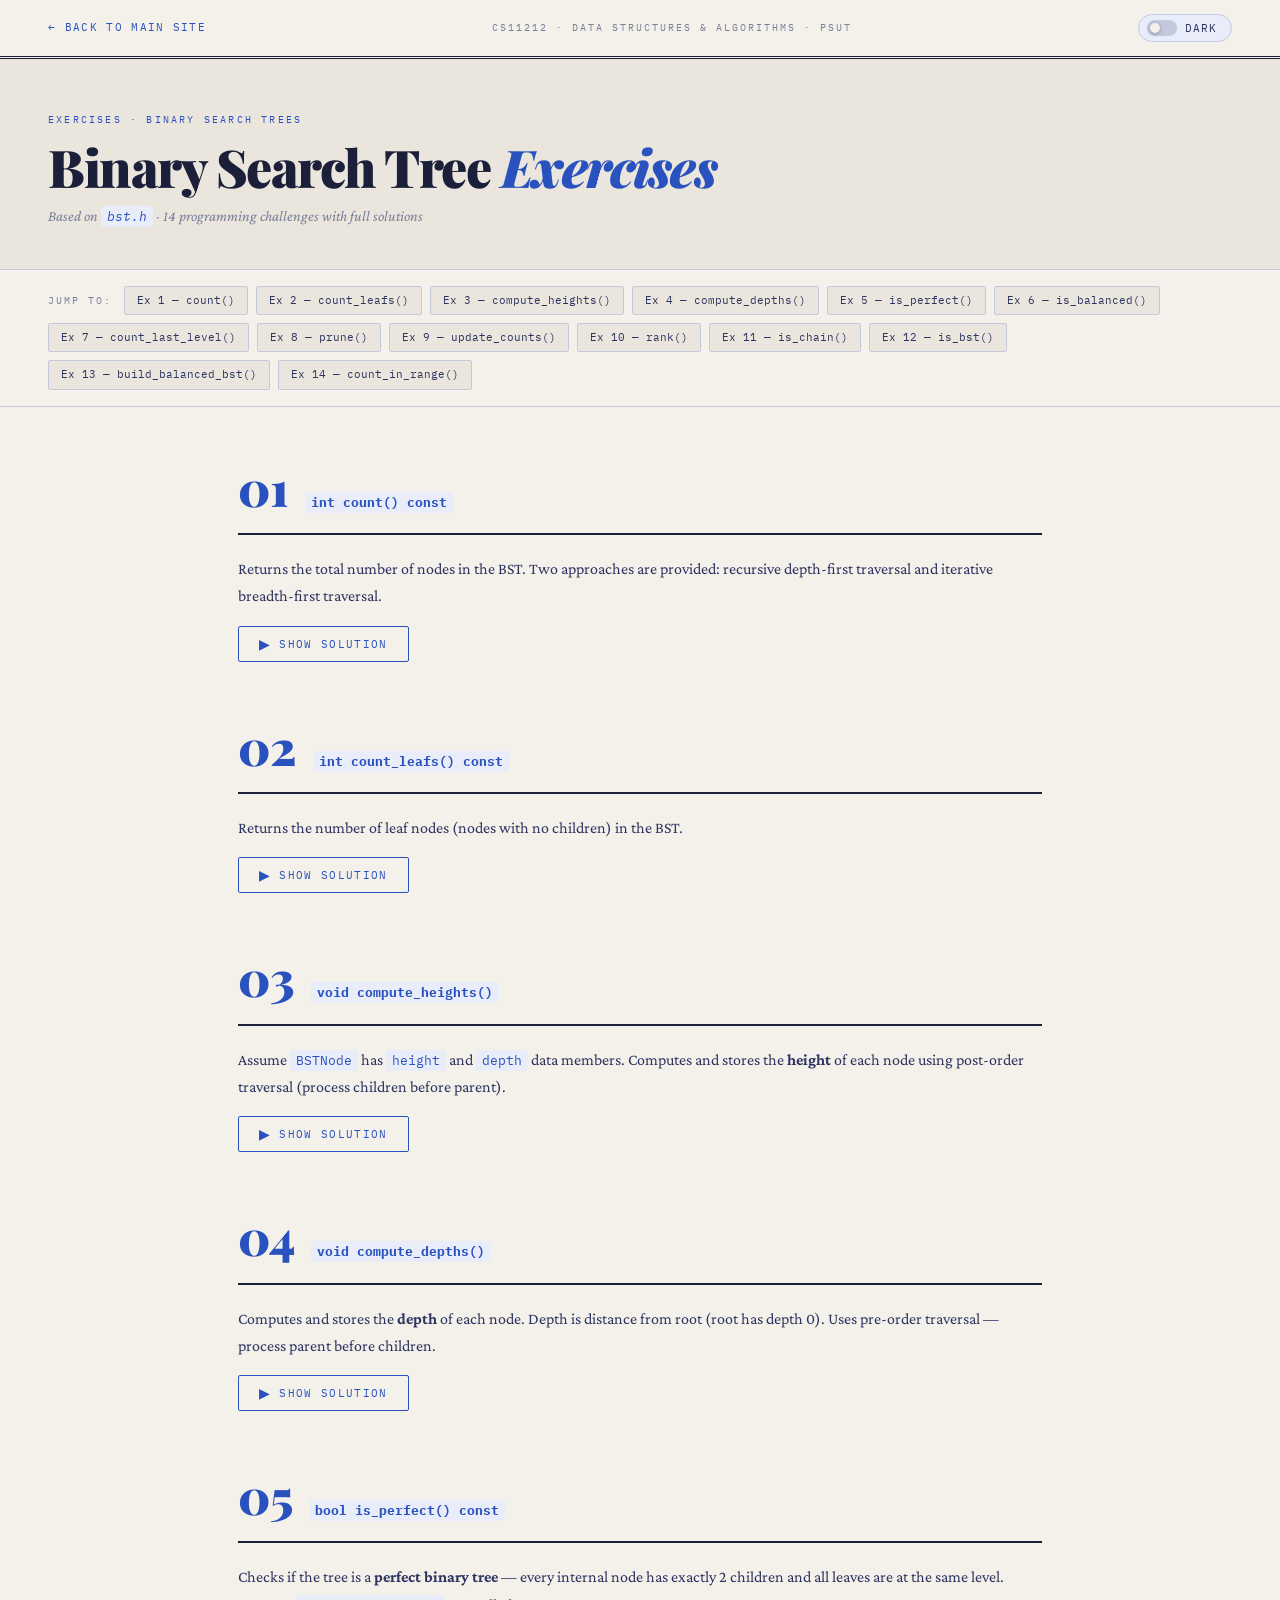
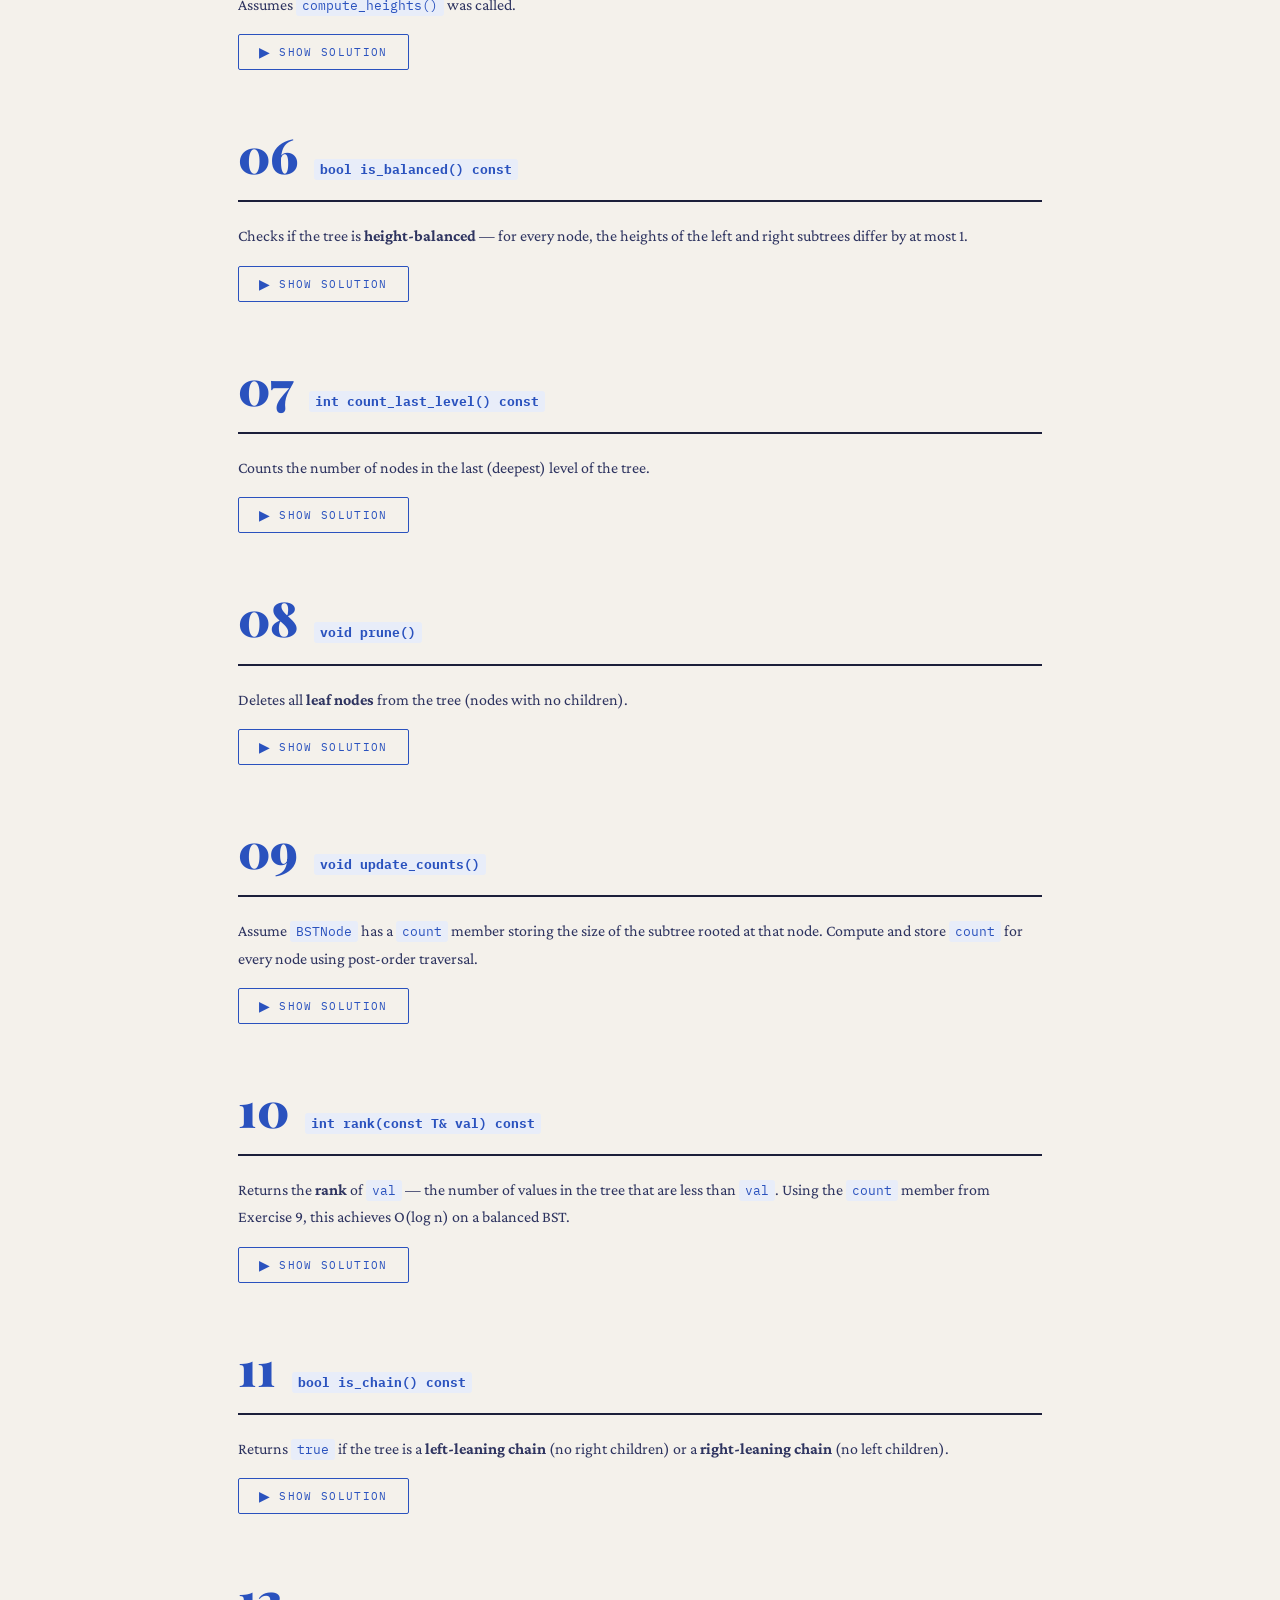
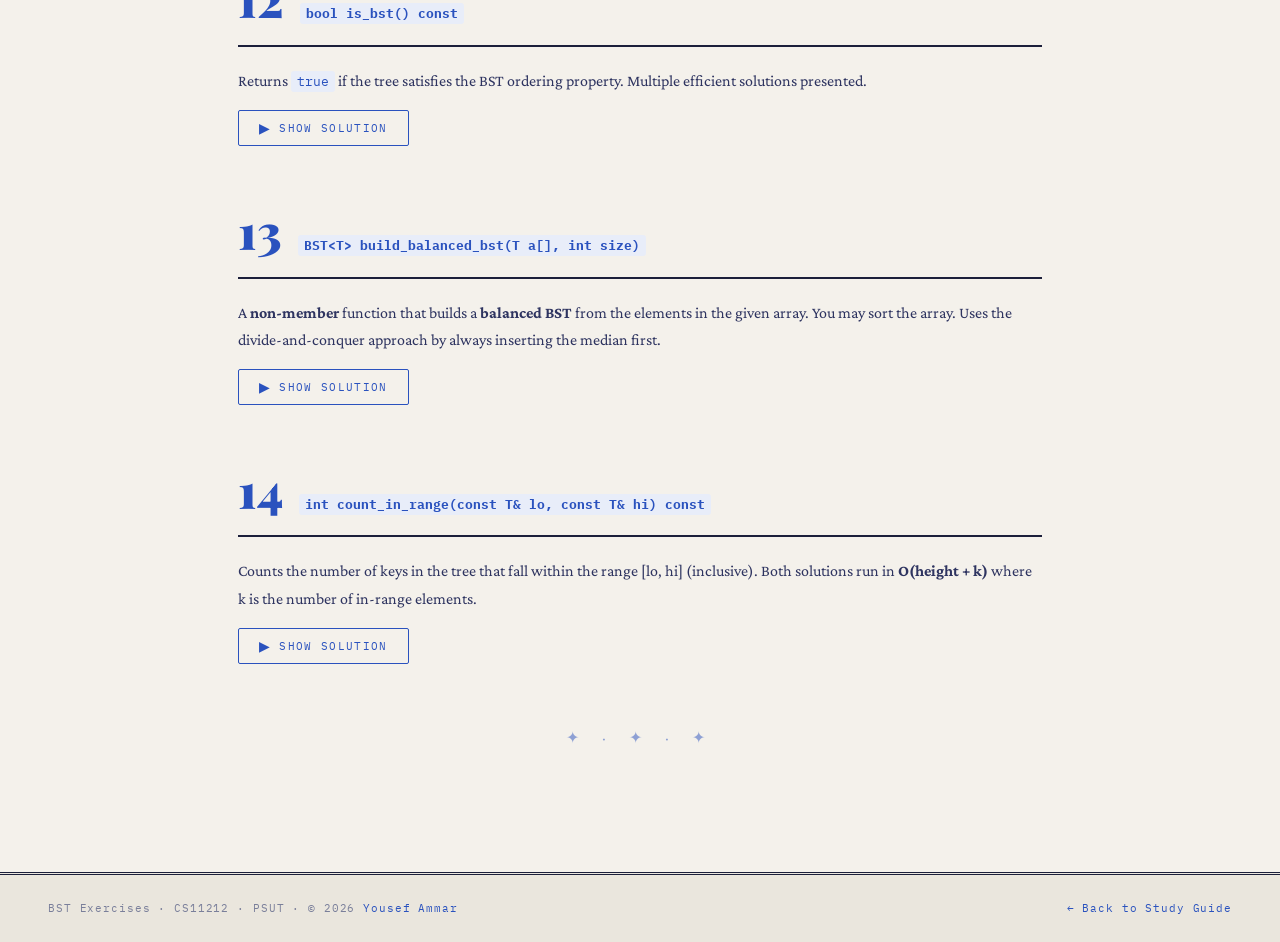
==== commit b82db62a: "Add copyright notice to Yousef Ammar and link portfolio" ====
--- a/exercises/bst_exercises.html
+++ b/exercises/bst_exercises.html
@@ -691,7 +691,7 @@
   </div>
 
   <footer class="page-footer">
-    <span>BST Exercises · CS11212 · PSUT</span>
+    <span>BST Exercises · CS11212 · PSUT · © 2026 <a href="https://yousefammmar.github.io/profile/" target="_blank">Yousef Ammar</a></span>
     <a href="../index.html">← Back to Study Guide</a>
   </footer>
 
